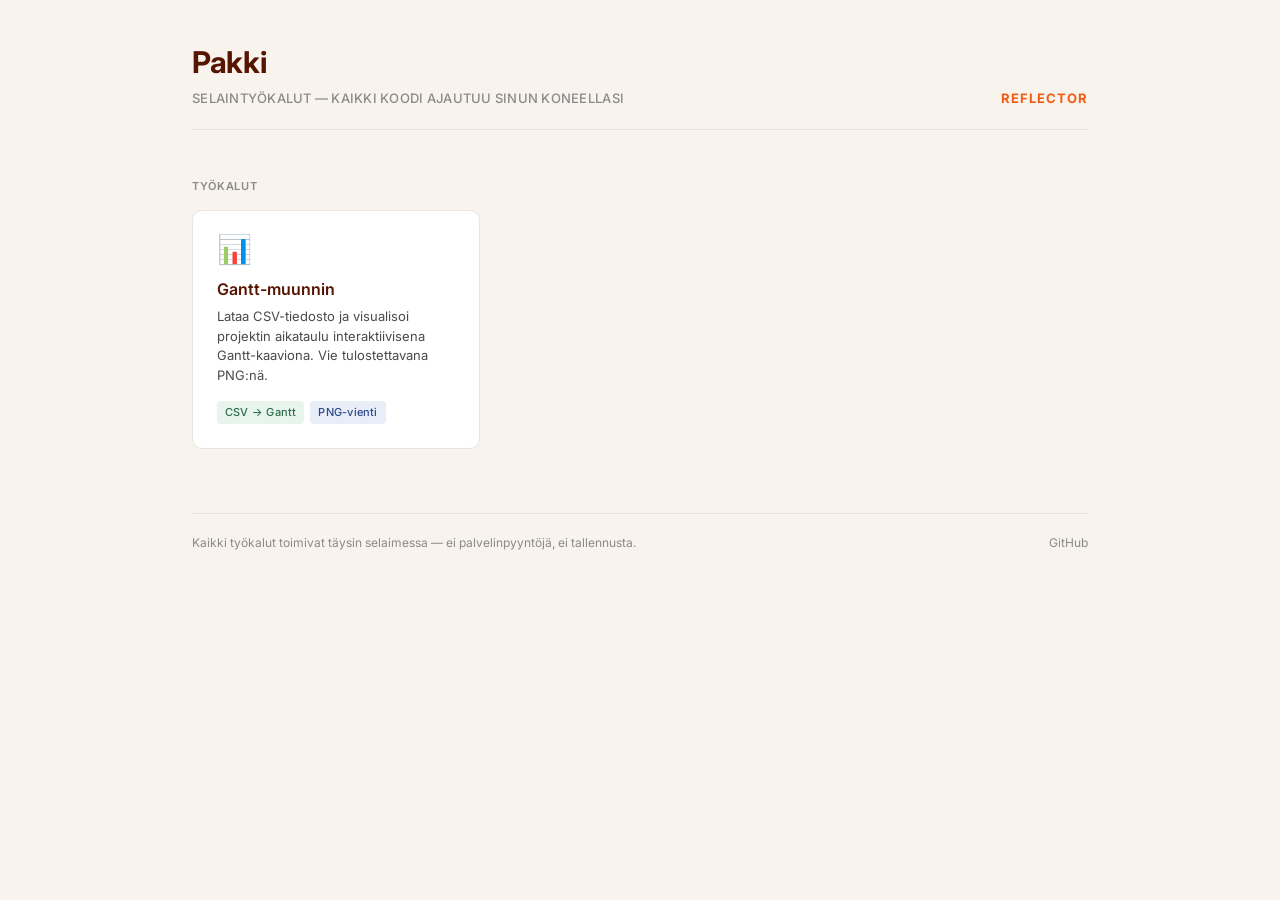
==== index.html @ 2fb97a94 "indeksisivu" ====
<!DOCTYPE html>
<html lang="fi">
<head>
<meta charset="UTF-8">
<meta name="viewport" content="width=device-width, initial-scale=1">
<title>Pakki – selaintyökalut</title>
<link rel="preconnect" href="https://fonts.googleapis.com">
<link rel="preconnect" href="https://fonts.gstatic.com" crossorigin>
<link href="https://fonts.googleapis.com/css2?family=Inter:wght@400;500;600;700&display=swap" rel="stylesheet">
<style>
:root {
  --bg: #F8F3EC;
  --card: #ffffff;
  --ink: #551500;
  --ink-2: #4a4a4a;
  --muted: #8a8a8a;
  --line: #e7e5df;
  --accent: #F25B11;
}

* { box-sizing: border-box; }
html, body { margin: 0; padding: 0; }

body {
  font-family: 'Inter', -apple-system, BlinkMacSystemFont, 'Segoe UI', sans-serif;
  background: var(--bg);
  color: var(--ink);
  font-size: 15px;
  line-height: 1.5;
  min-height: 100vh;
  -webkit-font-smoothing: antialiased;
}

.page {
  max-width: 960px;
  margin: 0 auto;
  padding: 40px 32px 80px;
}

header.app-header {
  display: flex;
  align-items: flex-end;
  justify-content: space-between;
  gap: 24px;
  margin-bottom: 48px;
  padding-bottom: 20px;
  border-bottom: 1px solid var(--line);
}

.title-block h1 {
  font-size: 30px;
  font-weight: 700;
  margin: 0 0 4px;
  letter-spacing: -0.01em;
  color: var(--ink);
}

.title-block .subtitle {
  color: var(--muted);
  font-size: 13px;
  font-weight: 500;
  letter-spacing: 0.02em;
  text-transform: uppercase;
}

.reflector-brand {
  font-size: 13px;
  font-weight: 700;
  letter-spacing: 0.08em;
  text-transform: uppercase;
  color: var(--accent);
}

.section-label {
  font-size: 11px;
  font-weight: 600;
  letter-spacing: 0.06em;
  text-transform: uppercase;
  color: var(--muted);
  margin: 0 0 16px;
}

.tool-grid {
  display: grid;
  grid-template-columns: repeat(auto-fill, minmax(280px, 1fr));
  gap: 16px;
}

a.tool-card {
  display: block;
  background: var(--card);
  border: 1px solid var(--line);
  border-radius: 10px;
  padding: 24px;
  text-decoration: none;
  color: inherit;
  transition: box-shadow 0.15s, border-color 0.15s, transform 0.1s;
}

a.tool-card:hover {
  box-shadow: 0 4px 16px rgba(85,21,0,0.08);
  border-color: #d1cdc6;
  transform: translateY(-1px);
}

.tool-icon {
  font-size: 28px;
  margin-bottom: 14px;
  line-height: 1;
}

.tool-name {
  font-size: 16px;
  font-weight: 600;
  color: var(--ink);
  margin: 0 0 6px;
}

.tool-desc {
  font-size: 13px;
  color: var(--ink-2);
  margin: 0 0 16px;
  line-height: 1.5;
}

.tool-tags {
  display: flex;
  flex-wrap: wrap;
  gap: 6px;
}

.tag {
  font-size: 11px;
  font-weight: 500;
  padding: 3px 8px;
  border-radius: 4px;
  background: #f0eee8;
  color: var(--muted);
  letter-spacing: 0.02em;
}

.tag.csv { background: #e8f4ee; color: #2d6e4a; }
.tag.svg { background: #e8eef8; color: #2d4a8a; }

footer {
  margin-top: 64px;
  padding-top: 20px;
  border-top: 1px solid var(--line);
  font-size: 12px;
  color: var(--muted);
  display: flex;
  justify-content: space-between;
  align-items: center;
  gap: 16px;
  flex-wrap: wrap;
}

footer a {
  color: var(--muted);
  text-decoration: none;
}

footer a:hover { color: var(--accent); }
</style>
</head>
<body>
<div class="page">
  <header class="app-header">
    <div class="title-block">
      <h1>Pakki</h1>
      <div class="subtitle">Selaintyökalut — kaikki koodi ajautuu sinun koneellasi</div>
    </div>
    <div class="reflector-brand">Reflector</div>
  </header>

  <p class="section-label">Työkalut</p>

  <div class="tool-grid">
    <a class="tool-card" href="gantt/">
      <div class="tool-icon">📊</div>
      <div class="tool-name">Gantt-muunnin</div>
      <div class="tool-desc">Lataa CSV-tiedosto ja visualisoi projektin aikataulu interaktiivisena Gantt-kaaviona. Vie tulostettavana PNG:nä.</div>
      <div class="tool-tags">
        <span class="tag csv">CSV → Gantt</span>
        <span class="tag svg">PNG-vienti</span>
      </div>
    </a>
  </div>

  <footer>
    <span>Kaikki työkalut toimivat täysin selaimessa — ei palvelinpyyntöjä, ei tallennusta.</span>
    <a href="https://github.com/reflector-oy/pakki" target="_blank" rel="noopener">GitHub</a>
  </footer>
</div>
</body>
</html>
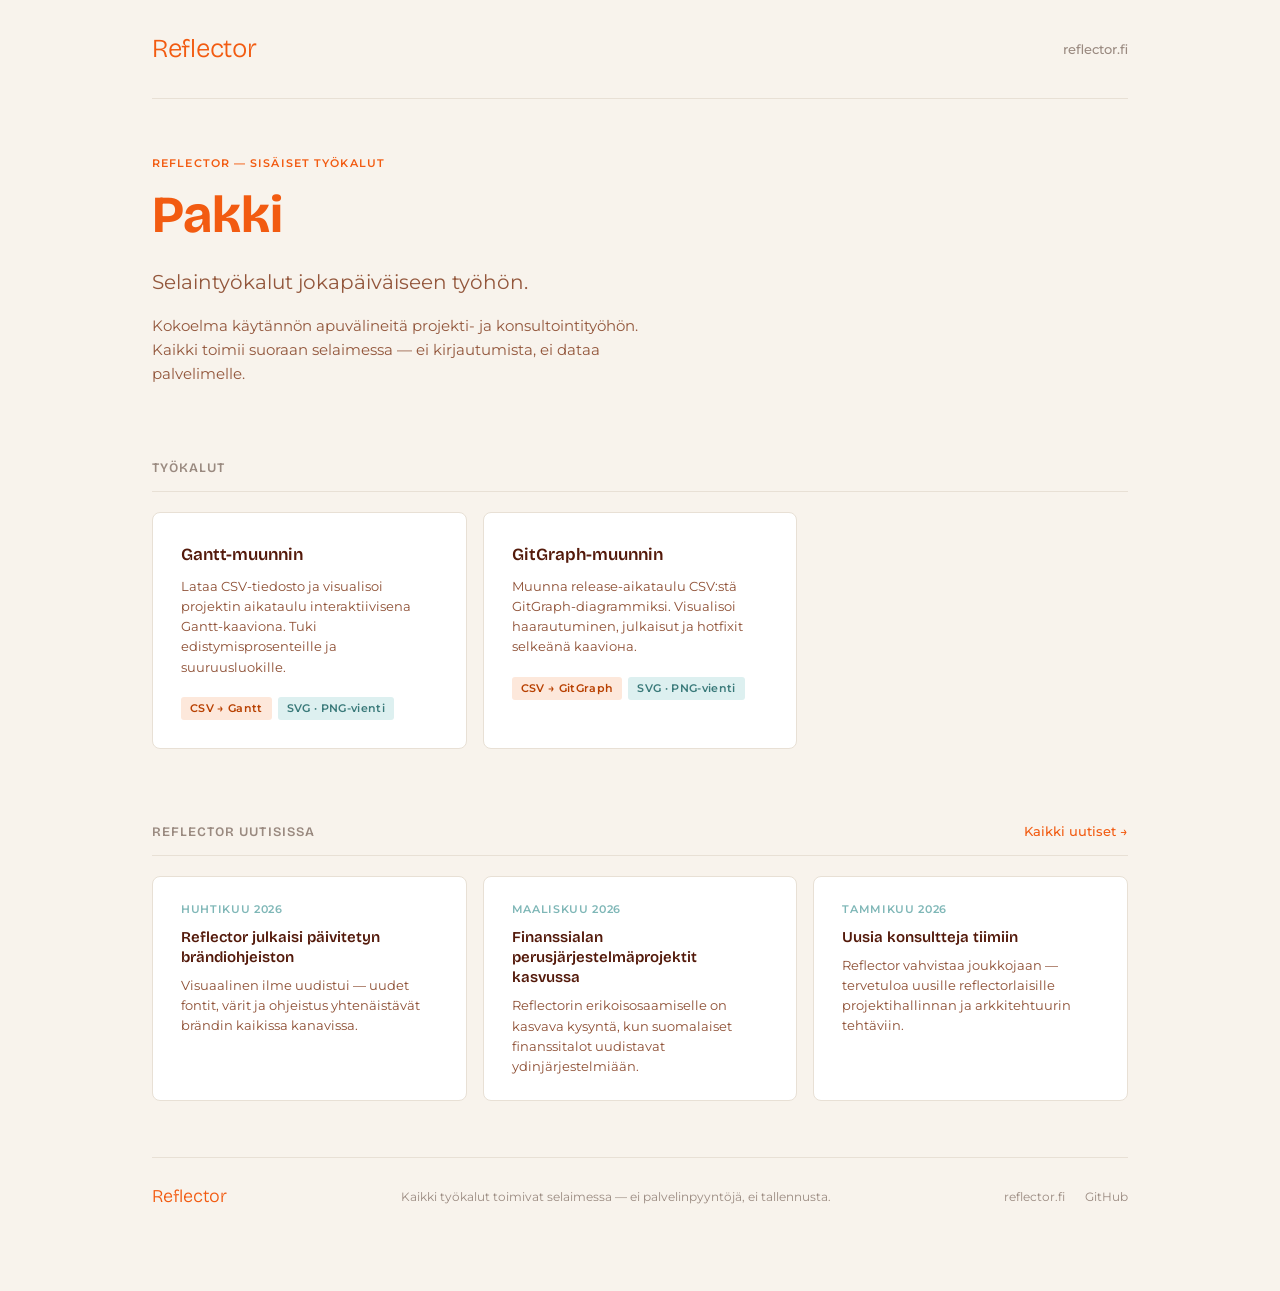
==== commit a48855a5: "brändikorjaukset" ====
--- a/index.html
+++ b/index.html
@@ -3,82 +3,140 @@
 <head>
 <meta charset="UTF-8">
 <meta name="viewport" content="width=device-width, initial-scale=1">
-<title>Pakki – selaintyökalut</title>
+<title>Pakki</title>
 <link rel="preconnect" href="https://fonts.googleapis.com">
 <link rel="preconnect" href="https://fonts.gstatic.com" crossorigin>
-<link href="https://fonts.googleapis.com/css2?family=Inter:wght@400;500;600;700&display=swap" rel="stylesheet">
+<link href="https://fonts.googleapis.com/css2?family=Bricolage+Grotesque:opsz,wght@12..96,300;12..96,400;12..96,600;12..96,700&family=Montserrat:wght@400;500;600&display=swap" rel="stylesheet">
 <style>
 :root {
-  --bg: #F8F3EC;
+  --orange: #F25B11;
+  --orange-light: #FF9F2D;
+  --beige: #F8F3EC;
+  --brown: #53190A;
+  --brown-mid: #7a3010;
+  --muted: #9a8a80;
+  --line: #e8e0d5;
+  --teal: #7FB7B7;
   --card: #ffffff;
-  --ink: #551500;
-  --ink-2: #4a4a4a;
-  --muted: #8a8a8a;
-  --line: #e7e5df;
-  --accent: #F25B11;
 }
 
 * { box-sizing: border-box; }
 html, body { margin: 0; padding: 0; }
 
 body {
-  font-family: 'Inter', -apple-system, BlinkMacSystemFont, 'Segoe UI', sans-serif;
-  background: var(--bg);
-  color: var(--ink);
+  font-family: 'Montserrat', -apple-system, sans-serif;
+  background: var(--beige);
+  color: var(--brown);
   font-size: 15px;
-  line-height: 1.5;
-  min-height: 100vh;
+  line-height: 1.6;
   -webkit-font-smoothing: antialiased;
 }
 
+h1, h2, h3 {
+  font-family: 'Bricolage Grotesque', sans-serif;
+}
+
 .page {
-  max-width: 960px;
+  max-width: 1040px;
   margin: 0 auto;
-  padding: 40px 32px 80px;
-}
-
-header.app-header {
-  display: flex;
-  align-items: flex-end;
+  padding: 0 32px 80px;
+}
+
+/* ── Header ── */
+header {
+  display: flex;
+  align-items: center;
   justify-content: space-between;
-  gap: 24px;
-  margin-bottom: 48px;
-  padding-bottom: 20px;
+  padding: 28px 0 28px;
   border-bottom: 1px solid var(--line);
-}
-
-.title-block h1 {
-  font-size: 30px;
-  font-weight: 700;
-  margin: 0 0 4px;
+  margin-bottom: 56px;
+}
+
+.logo {
+  font-family: 'Bricolage Grotesque', sans-serif;
+  font-size: 26px;
+  font-weight: 300;
+  color: var(--orange);
   letter-spacing: -0.01em;
-  color: var(--ink);
-}
-
-.title-block .subtitle {
-  color: var(--muted);
+  text-decoration: none;
+}
+
+nav a {
+  font-family: 'Montserrat', sans-serif;
   font-size: 13px;
   font-weight: 500;
-  letter-spacing: 0.02em;
+  color: var(--muted);
+  text-decoration: none;
+  margin-left: 28px;
+  transition: color 0.15s;
+}
+
+nav a:hover { color: var(--orange); }
+nav a.cta {
+  color: var(--orange);
+  border: 1px solid var(--orange);
+  padding: 7px 16px;
+  border-radius: 4px;
+}
+nav a.cta:hover { background: var(--orange); color: white; }
+
+/* ── Hero ── */
+.hero {
+  margin-bottom: 72px;
+}
+
+.hero-label {
+  font-size: 11px;
+  font-weight: 600;
+  letter-spacing: 0.1em;
   text-transform: uppercase;
-}
-
-.reflector-brand {
+  color: var(--orange);
+  margin-bottom: 14px;
+}
+
+.hero h1 {
+  font-size: clamp(32px, 5vw, 52px);
+  font-weight: 300;
+  line-height: 1.15;
+  margin: 0 0 20px;
+  color: var(--brown);
+  max-width: 640px;
+}
+
+.hero h1 strong {
+  font-weight: 700;
+  color: var(--orange);
+}
+
+.hero p {
+  font-size: 15px;
+  color: var(--brown-mid);
+  max-width: 520px;
+  margin: 0;
+  opacity: 0.8;
+}
+
+/* ── Section header ── */
+.section-header {
+  display: flex;
+  align-items: baseline;
+  justify-content: space-between;
+  margin-bottom: 20px;
+  padding-bottom: 12px;
+  border-bottom: 1px solid var(--line);
+}
+
+.section-header h2 {
   font-size: 13px;
-  font-weight: 700;
+  font-weight: 600;
   letter-spacing: 0.08em;
   text-transform: uppercase;
-  color: var(--accent);
-}
-
-.section-label {
-  font-size: 11px;
-  font-weight: 600;
-  letter-spacing: 0.06em;
-  text-transform: uppercase;
-  color: var(--muted);
-  margin: 0 0 16px;
-}
+  color: var(--muted);
+  margin: 0;
+}
+
+/* ── Tools grid ── */
+.tools-section { margin-bottom: 72px; }
 
 .tool-grid {
   display: grid;
@@ -90,37 +148,48 @@
   display: block;
   background: var(--card);
   border: 1px solid var(--line);
-  border-radius: 10px;
-  padding: 24px;
+  border-radius: 8px;
+  padding: 28px;
   text-decoration: none;
   color: inherit;
-  transition: box-shadow 0.15s, border-color 0.15s, transform 0.1s;
+  transition: box-shadow 0.15s, border-color 0.15s, transform 0.12s;
+  position: relative;
+  overflow: hidden;
+}
+
+a.tool-card::before {
+  content: '';
+  position: absolute;
+  top: 0; left: 0; right: 0;
+  height: 3px;
+  background: var(--orange);
+  transform: scaleX(0);
+  transform-origin: left;
+  transition: transform 0.2s ease;
 }
 
 a.tool-card:hover {
-  box-shadow: 0 4px 16px rgba(85,21,0,0.08);
-  border-color: #d1cdc6;
-  transform: translateY(-1px);
-}
-
-.tool-icon {
-  font-size: 28px;
-  margin-bottom: 14px;
-  line-height: 1;
-}
+  box-shadow: 0 6px 24px rgba(83,25,10,0.09);
+  border-color: #d8cfc5;
+  transform: translateY(-2px);
+}
+
+a.tool-card:hover::before { transform: scaleX(1); }
 
 .tool-name {
-  font-size: 16px;
-  font-weight: 600;
-  color: var(--ink);
-  margin: 0 0 6px;
+  font-family: 'Bricolage Grotesque', sans-serif;
+  font-size: 17px;
+  font-weight: 600;
+  color: var(--brown);
+  margin: 0 0 8px;
 }
 
 .tool-desc {
   font-size: 13px;
-  color: var(--ink-2);
-  margin: 0 0 16px;
-  line-height: 1.5;
+  color: var(--brown-mid);
+  margin: 0 0 20px;
+  line-height: 1.55;
+  opacity: 0.85;
 }
 
 .tool-tags {
@@ -131,66 +200,177 @@
 
 .tag {
   font-size: 11px;
-  font-weight: 500;
-  padding: 3px 8px;
-  border-radius: 4px;
-  background: #f0eee8;
-  color: var(--muted);
-  letter-spacing: 0.02em;
-}
-
-.tag.csv { background: #e8f4ee; color: #2d6e4a; }
-.tag.svg { background: #e8eef8; color: #2d4a8a; }
-
+  font-weight: 600;
+  padding: 3px 9px;
+  border-radius: 3px;
+  letter-spacing: 0.03em;
+  background: var(--beige);
+  color: var(--muted);
+}
+
+.tag.orange { background: #fde8db; color: #b84000; }
+.tag.teal   { background: #ddf0f0; color: #3a7a7a; }
+
+/* ── News section ── */
+.news-section { margin-bottom: 56px; }
+
+.news-grid {
+  display: grid;
+  grid-template-columns: repeat(auto-fill, minmax(300px, 1fr));
+  gap: 16px;
+}
+
+.news-card {
+  background: var(--card);
+  border: 1px solid var(--line);
+  border-radius: 8px;
+  padding: 24px 28px;
+}
+
+.news-date {
+  font-size: 11px;
+  font-weight: 600;
+  letter-spacing: 0.06em;
+  text-transform: uppercase;
+  color: var(--teal);
+  margin-bottom: 8px;
+}
+
+.news-card h3 {
+  font-size: 15px;
+  font-weight: 600;
+  margin: 0 0 8px;
+  color: var(--brown);
+  line-height: 1.35;
+}
+
+.news-card p {
+  font-size: 13px;
+  color: var(--brown-mid);
+  margin: 0;
+  opacity: 0.85;
+  line-height: 1.55;
+}
+
+/* ── Footer ── */
 footer {
-  margin-top: 64px;
-  padding-top: 20px;
+  padding-top: 24px;
   border-top: 1px solid var(--line);
+  display: flex;
+  align-items: center;
+  justify-content: space-between;
+  flex-wrap: wrap;
+  gap: 16px;
+}
+
+.footer-logo {
+  font-family: 'Bricolage Grotesque', sans-serif;
+  font-size: 18px;
+  font-weight: 300;
+  color: var(--orange);
+  text-decoration: none;
+}
+
+.footer-note {
   font-size: 12px;
   color: var(--muted);
-  display: flex;
-  justify-content: space-between;
-  align-items: center;
-  gap: 16px;
-  flex-wrap: wrap;
-}
-
-footer a {
-  color: var(--muted);
-  text-decoration: none;
-}
-
-footer a:hover { color: var(--accent); }
+}
+
+.footer-links {
+  display: flex;
+  gap: 20px;
+}
+
+.footer-links a {
+  font-size: 12px;
+  color: var(--muted);
+  text-decoration: none;
+}
+
+.footer-links a:hover { color: var(--orange); }
+
+@media (max-width: 600px) {
+  .page { padding: 0 20px 60px; }
+  nav a:not(.cta) { display: none; }
+  header { margin-bottom: 40px; }
+  .hero h1 { font-size: 30px; }
+}
 </style>
 </head>
 <body>
 <div class="page">
-  <header class="app-header">
-    <div class="title-block">
-      <h1>Pakki</h1>
-      <div class="subtitle">Selaintyökalut — kaikki koodi ajautuu sinun koneellasi</div>
-    </div>
-    <div class="reflector-brand">Reflector</div>
+
+  <header>
+    <a class="logo" href="/">Reflector</a>
+    <nav>
+      <a href="https://www.reflector.fi" target="_blank" rel="noopener">reflector.fi</a>
+    </nav>
   </header>
 
-  <p class="section-label">Työkalut</p>
-
-  <div class="tool-grid">
-    <a class="tool-card" href="gantt/">
-      <div class="tool-icon">📊</div>
-      <div class="tool-name">Gantt-muunnin</div>
-      <div class="tool-desc">Lataa CSV-tiedosto ja visualisoi projektin aikataulu interaktiivisena Gantt-kaaviona. Vie tulostettavana PNG:nä.</div>
-      <div class="tool-tags">
-        <span class="tag csv">CSV → Gantt</span>
-        <span class="tag svg">PNG-vienti</span>
+  <section class="hero">
+    <div class="hero-label">Reflector — sisäiset työkalut</div>
+    <h1><strong>Pakki</strong></h1>
+    <h2 style="font-family:'Montserrat',sans-serif;font-size:20px;font-weight:400;color:var(--brown-mid);margin:0 0 16px;opacity:0.8">Selaintyökalut jokapäiväiseen työhön.</h2>
+    <p>Kokoelma käytännön apuvälineitä projekti- ja konsultointityöhön. Kaikki toimii suoraan selaimessa — ei kirjautumista, ei dataa palvelimelle.</p>
+  </section>
+
+  <section class="tools-section">
+    <div class="section-header">
+      <h2>Työkalut</h2>
+    </div>
+    <div class="tool-grid">
+      <a class="tool-card" href="gantt/">
+        <div class="tool-name">Gantt-muunnin</div>
+        <div class="tool-desc">Lataa CSV-tiedosto ja visualisoi projektin aikataulu interaktiivisena Gantt-kaaviona. Tuki edistymisprosenteille ja suuruusluokille.</div>
+        <div class="tool-tags">
+          <span class="tag orange">CSV → Gantt</span>
+          <span class="tag teal">SVG · PNG-vienti</span>
+        </div>
+      </a>
+      <a class="tool-card" href="gitgraph/">
+        <div class="tool-name">GitGraph-muunnin</div>
+        <div class="tool-desc">Muunna release-aikataulu CSV:stä GitGraph-diagrammiksi. Visualisoi haarautuminen, julkaisut ja hotfixit selkeänä kaaviона.</div>
+        <div class="tool-tags">
+          <span class="tag orange">CSV → GitGraph</span>
+          <span class="tag teal">SVG · PNG-vienti</span>
+        </div>
+      </a>
+    </div>
+  </section>
+
+  <section class="news-section">
+    <div class="section-header">
+      <h2>Reflector uutisissa</h2>
+      <a href="https://www.reflector.fi" target="_blank" rel="noopener" style="font-size:13px;color:var(--orange);text-decoration:none;font-weight:500">Kaikki uutiset →</a>
+    </div>
+    <div class="news-grid">
+      <div class="news-card">
+        <div class="news-date">Huhtikuu 2026</div>
+        <h3>Reflector julkaisi päivitetyn brändiohjeiston</h3>
+        <p>Visuaalinen ilme uudistui — uudet fontit, värit ja ohjeistus yhtenäistävät brändin kaikissa kanavissa.</p>
       </div>
-    </a>
-  </div>
+      <div class="news-card">
+        <div class="news-date">Maaliskuu 2026</div>
+        <h3>Finanssialan perusjärjestelmäprojektit kasvussa</h3>
+        <p>Reflectorin erikoisosaamiselle on kasvava kysyntä, kun suomalaiset finanssitalot uudistavat ydinjärjestelmiään.</p>
+      </div>
+      <div class="news-card">
+        <div class="news-date">Tammikuu 2026</div>
+        <h3>Uusia konsultteja tiimiin</h3>
+        <p>Reflector vahvistaa joukkojaan — tervetuloa uusille reflectorlaisille projektihallinnan ja arkkitehtuurin tehtäviin.</p>
+      </div>
+    </div>
+  </section>
 
   <footer>
-    <span>Kaikki työkalut toimivat täysin selaimessa — ei palvelinpyyntöjä, ei tallennusta.</span>
-    <a href="https://github.com/reflector-oy/pakki" target="_blank" rel="noopener">GitHub</a>
+    <a class="footer-logo" href="https://www.reflector.fi" target="_blank" rel="noopener">Reflector</a>
+    <div class="footer-note">Kaikki työkalut toimivat selaimessa — ei palvelinpyyntöjä, ei tallennusta.</div>
+    <div class="footer-links">
+      <a href="https://www.reflector.fi" target="_blank" rel="noopener">reflector.fi</a>
+      <a href="https://github.com/reflector-oy/pakki" target="_blank" rel="noopener">GitHub</a>
+    </div>
   </footer>
+
 </div>
 </body>
 </html>
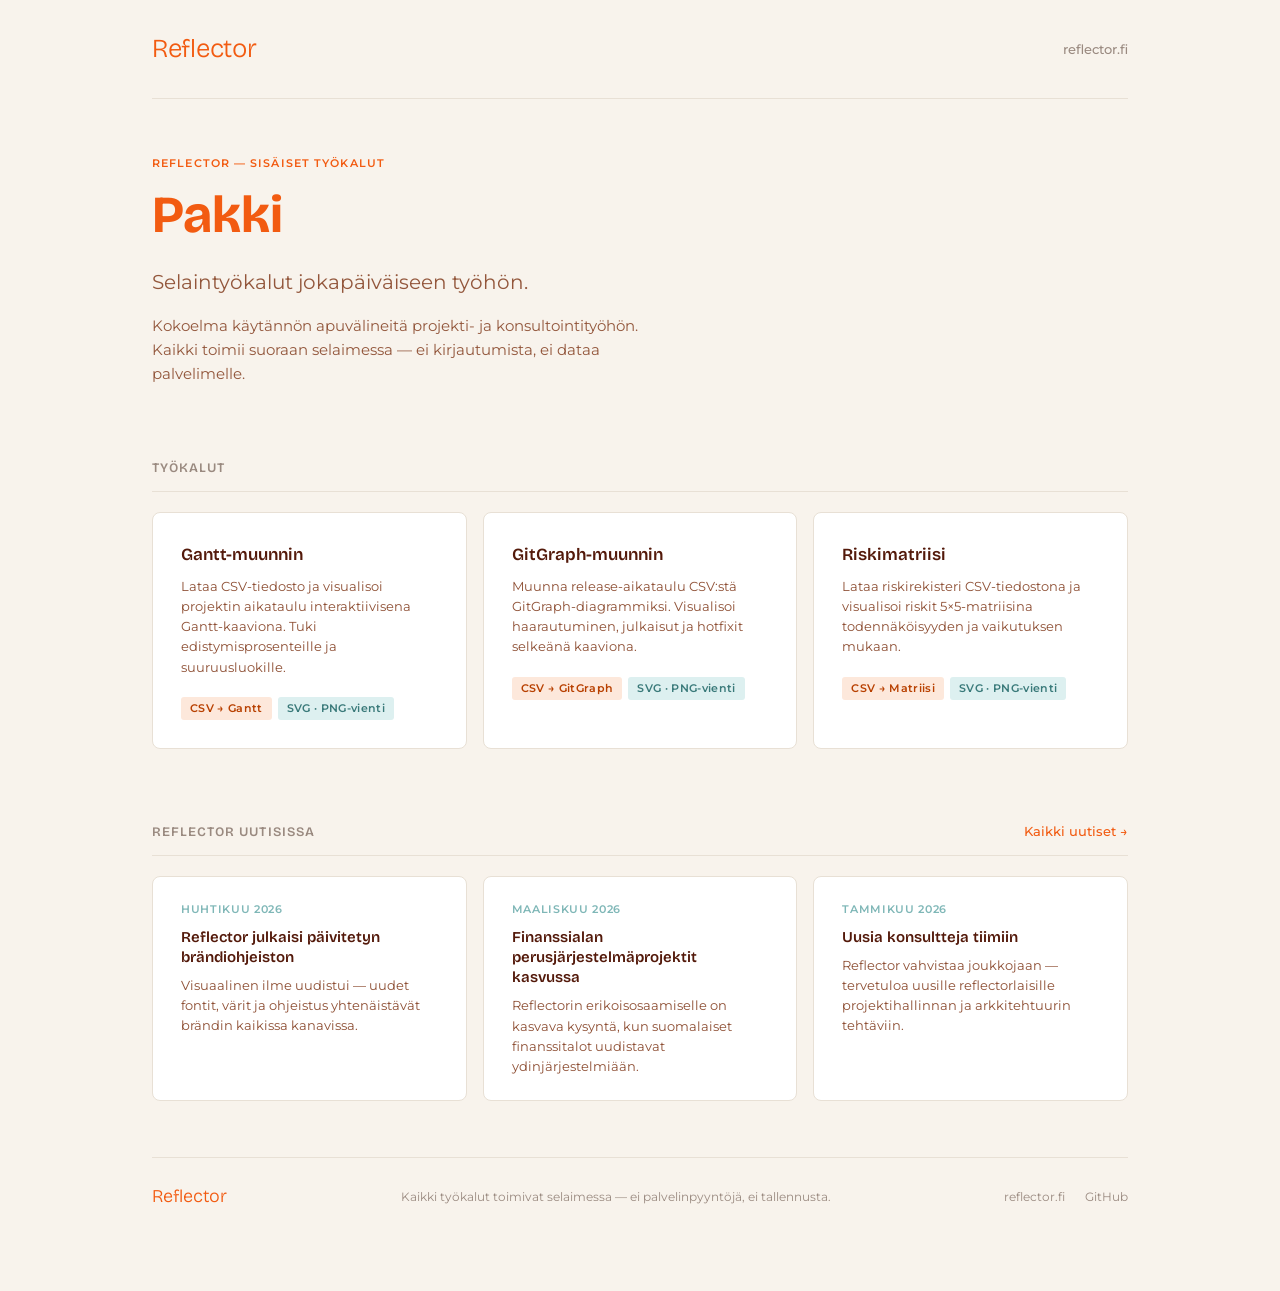
==== commit 5629babb: "riskimatriisi" ====
--- a/index.html
+++ b/index.html
@@ -329,9 +329,17 @@
       </a>
       <a class="tool-card" href="gitgraph/">
         <div class="tool-name">GitGraph-muunnin</div>
-        <div class="tool-desc">Muunna release-aikataulu CSV:stä GitGraph-diagrammiksi. Visualisoi haarautuminen, julkaisut ja hotfixit selkeänä kaaviона.</div>
+        <div class="tool-desc">Muunna release-aikataulu CSV:stä GitGraph-diagrammiksi. Visualisoi haarautuminen, julkaisut ja hotfixit selkeänä kaaviona.</div>
         <div class="tool-tags">
           <span class="tag orange">CSV → GitGraph</span>
+          <span class="tag teal">SVG · PNG-vienti</span>
+        </div>
+      </a>
+      <a class="tool-card" href="riskimatriisi/">
+        <div class="tool-name">Riskimatriisi</div>
+        <div class="tool-desc">Lataa riskirekisteri CSV-tiedostona ja visualisoi riskit 5×5-matriisina todennäköisyyden ja vaikutuksen mukaan.</div>
+        <div class="tool-tags">
+          <span class="tag orange">CSV → Matriisi</span>
           <span class="tag teal">SVG · PNG-vienti</span>
         </div>
       </a>
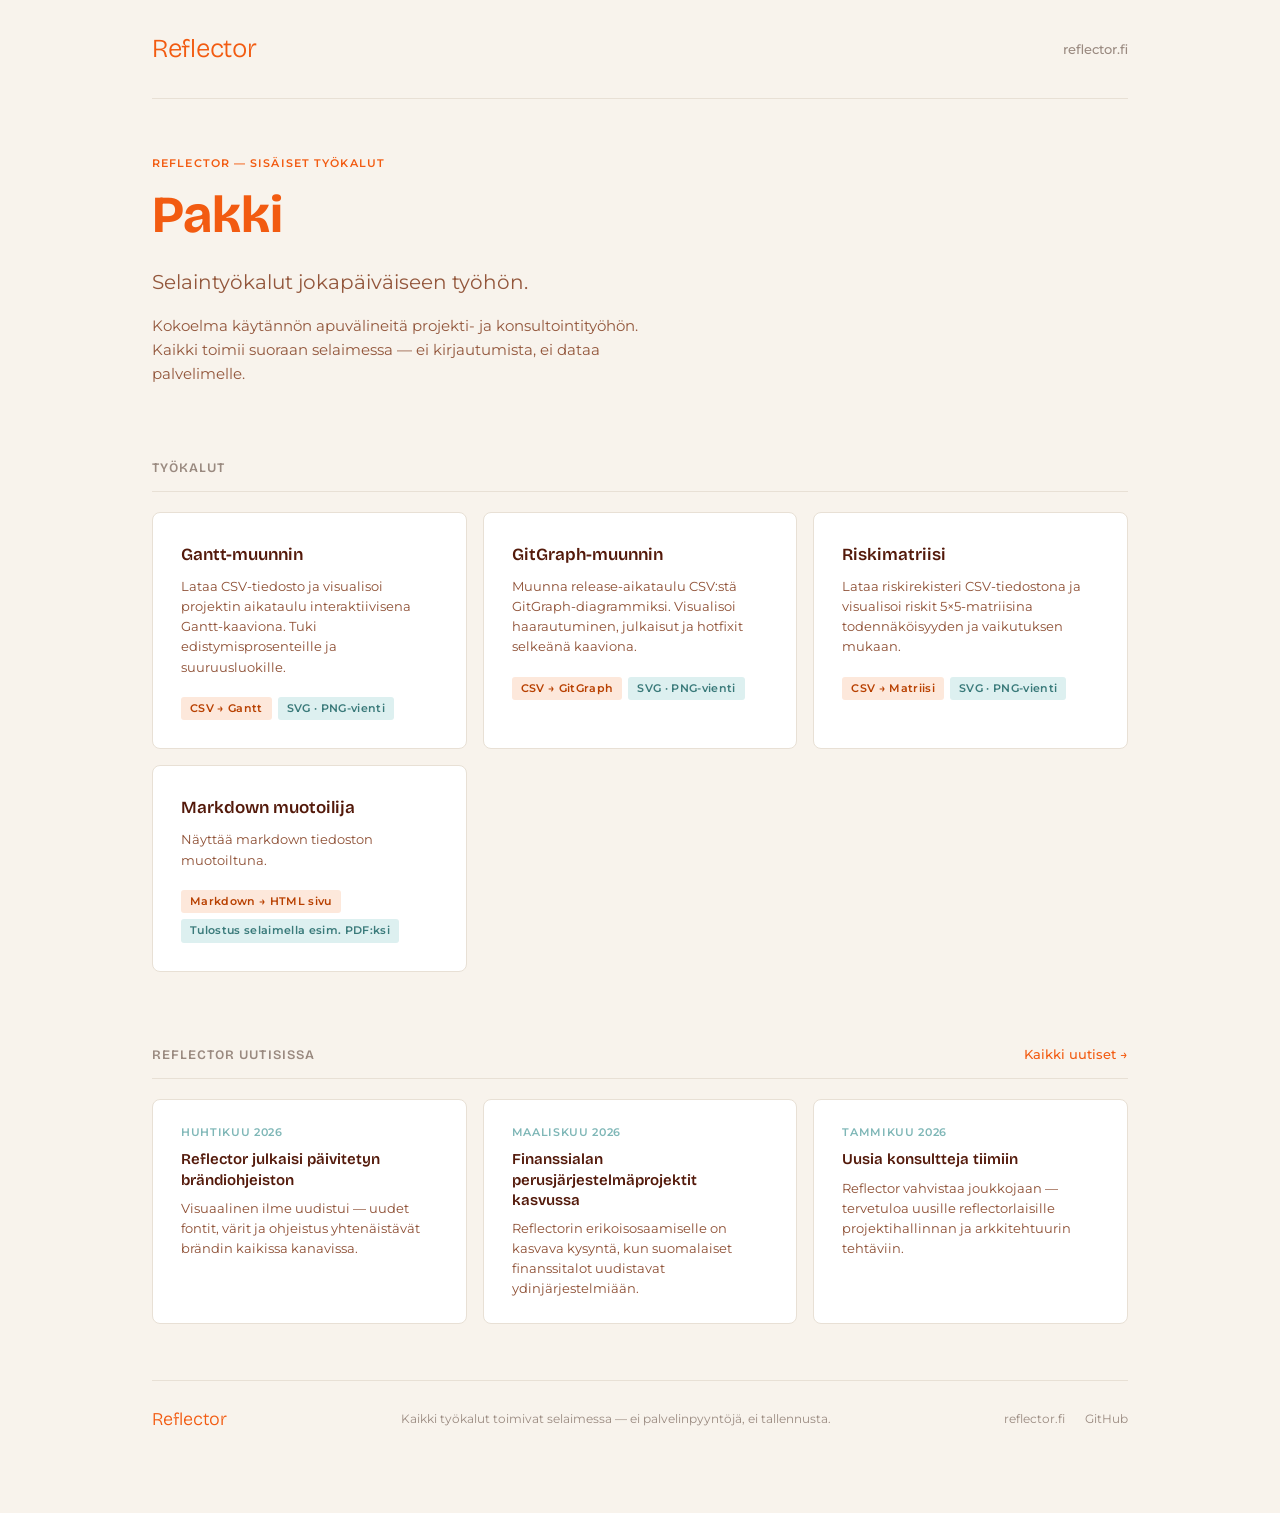
==== commit 3b6f62ed: "Markdown preview" ====
--- a/index.html
+++ b/index.html
@@ -343,6 +343,14 @@
           <span class="tag teal">SVG · PNG-vienti</span>
         </div>
       </a>
+      <a class="tool-card" href="markdownpreview/index.html">
+        <div class="tool-name">Markdown muotoilija</div>
+        <div class="tool-desc">Näyttää markdown tiedoston muotoiltuna.</div>
+        <div class="tool-tags">
+          <span class="tag orange">Markdown → HTML sivu</span>
+          <span class="tag teal">Tulostus selaimella esim. PDF:ksi</span>
+        </div>
+      </a>
     </div>
   </section>
 
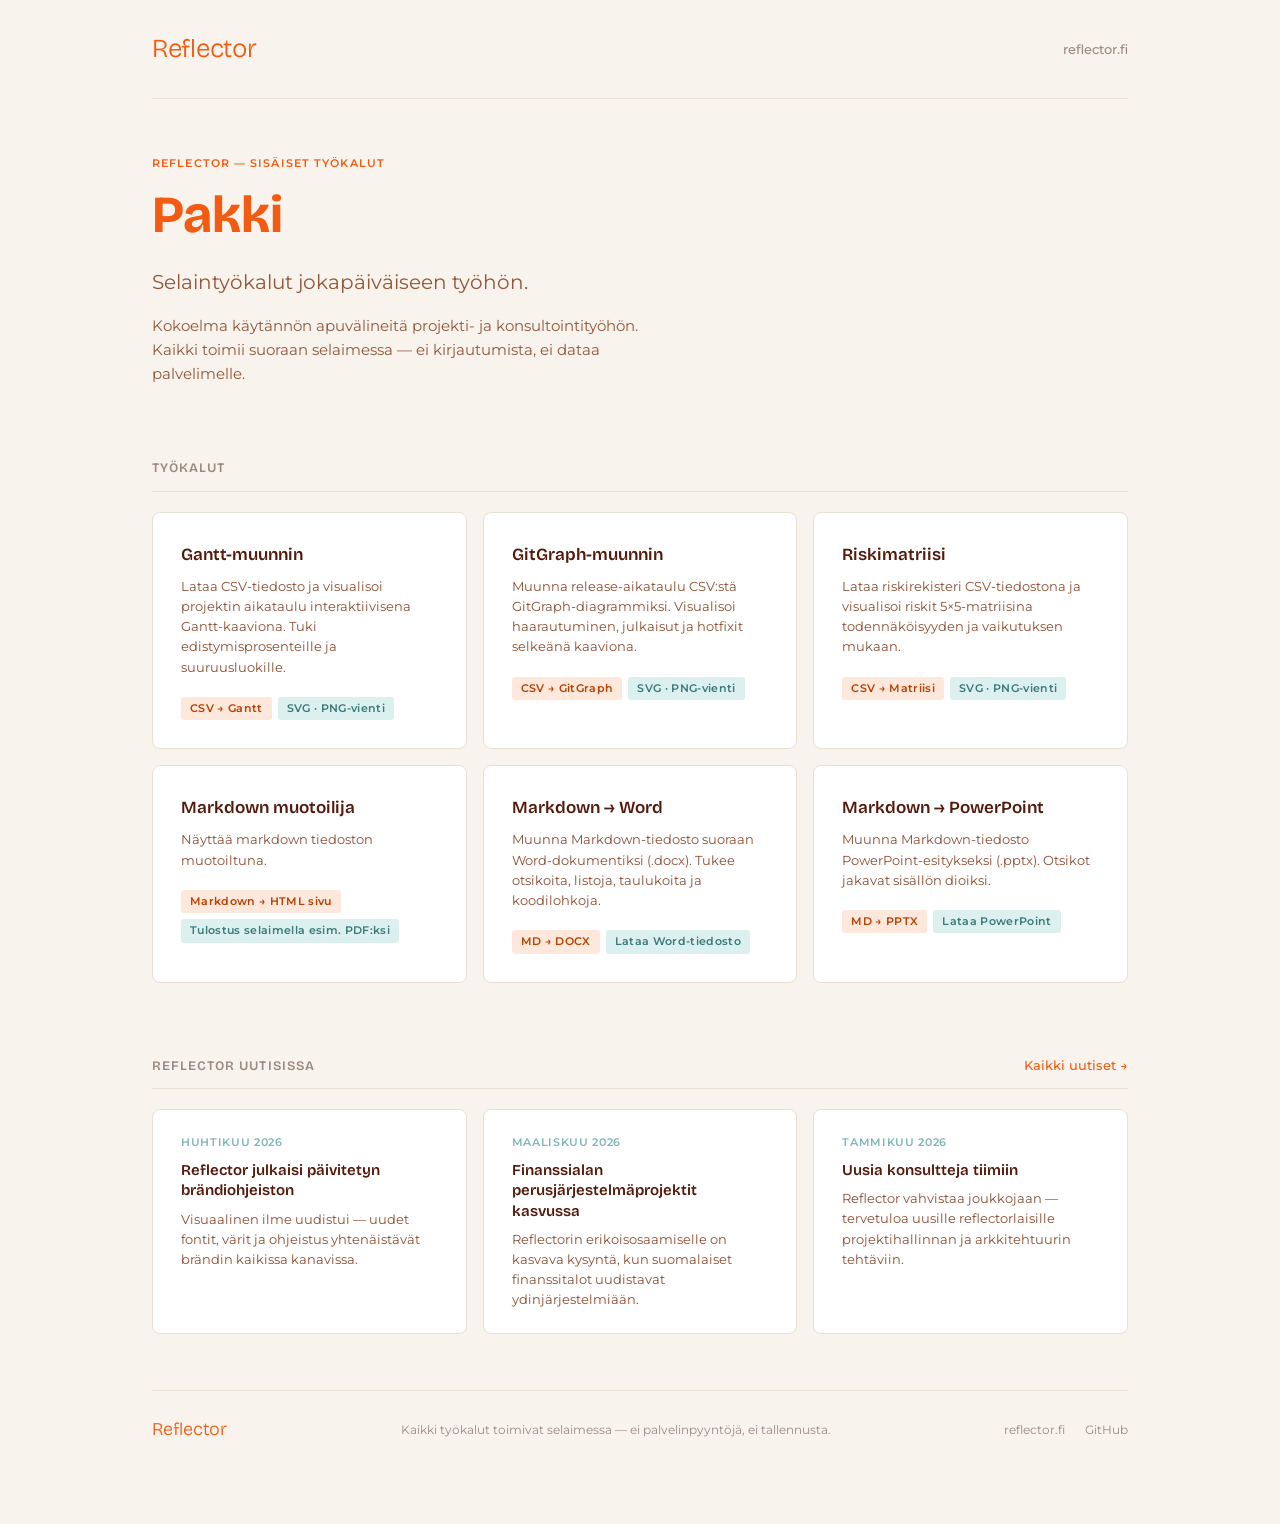
==== commit cd55c890: "word ja power point" ====
--- a/index.html
+++ b/index.html
@@ -349,6 +349,22 @@
         <div class="tool-tags">
           <span class="tag orange">Markdown → HTML sivu</span>
           <span class="tag teal">Tulostus selaimella esim. PDF:ksi</span>
+        </div>
+      </a>
+      <a class="tool-card" href="markdownword/">
+        <div class="tool-name">Markdown → Word</div>
+        <div class="tool-desc">Muunna Markdown-tiedosto suoraan Word-dokumentiksi (.docx). Tukee otsikoita, listoja, taulukoita ja koodilohkoja.</div>
+        <div class="tool-tags">
+          <span class="tag orange">MD → DOCX</span>
+          <span class="tag teal">Lataa Word-tiedosto</span>
+        </div>
+      </a>
+      <a class="tool-card" href="markdownpowerpoint/">
+        <div class="tool-name">Markdown → PowerPoint</div>
+        <div class="tool-desc">Muunna Markdown-tiedosto PowerPoint-esitykseksi (.pptx). Otsikot jakavat sisällön dioiksi.</div>
+        <div class="tool-tags">
+          <span class="tag orange">MD → PPTX</span>
+          <span class="tag teal">Lataa PowerPoint</span>
         </div>
       </a>
     </div>
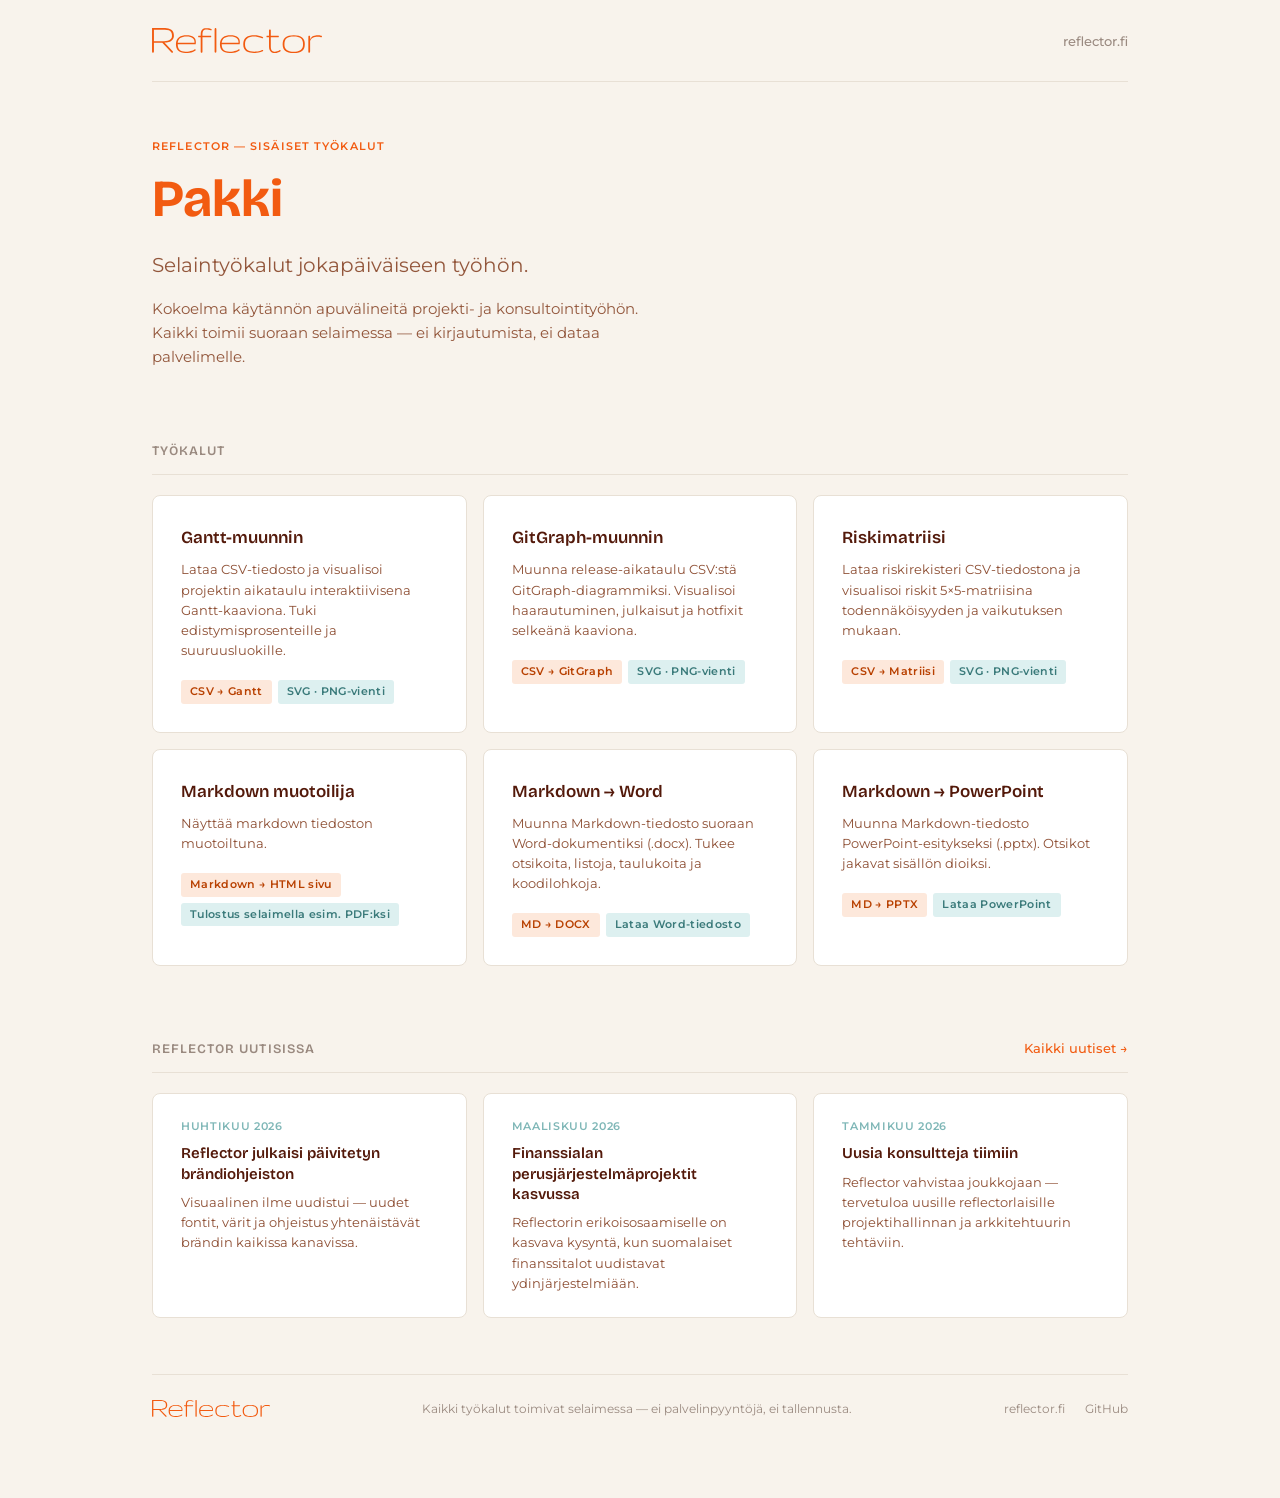
==== commit 60daf1d2: "logo kuntoon" ====
--- a/index.html
+++ b/index.html
@@ -53,12 +53,15 @@
 }
 
 .logo {
-  font-family: 'Bricolage Grotesque', sans-serif;
-  font-size: 26px;
-  font-weight: 300;
-  color: var(--orange);
-  letter-spacing: -0.01em;
+  display: inline-flex;
+  align-items: center;
   text-decoration: none;
+}
+
+.logo img {
+  display: block;
+  width: 170px;
+  height: auto;
 }
 
 nav a {
@@ -264,11 +267,15 @@
 }
 
 .footer-logo {
-  font-family: 'Bricolage Grotesque', sans-serif;
-  font-size: 18px;
-  font-weight: 300;
-  color: var(--orange);
+  display: inline-flex;
+  align-items: center;
   text-decoration: none;
+}
+
+.footer-logo img {
+  display: block;
+  width: 118px;
+  height: auto;
 }
 
 .footer-note {
@@ -301,7 +308,9 @@
 <div class="page">
 
   <header>
-    <a class="logo" href="/">Reflector</a>
+    <a class="logo" href="/" aria-label="Reflector">
+      <img src="assets/reflector-logo-orange.svg" alt="Reflector">
+    </a>
     <nav>
       <a href="https://www.reflector.fi" target="_blank" rel="noopener">reflector.fi</a>
     </nav>
@@ -395,7 +404,9 @@
   </section>
 
   <footer>
-    <a class="footer-logo" href="https://www.reflector.fi" target="_blank" rel="noopener">Reflector</a>
+    <a class="footer-logo" href="https://www.reflector.fi" target="_blank" rel="noopener" aria-label="Reflector">
+      <img src="assets/reflector-logo-orange.svg" alt="Reflector">
+    </a>
     <div class="footer-note">Kaikki työkalut toimivat selaimessa — ei palvelinpyyntöjä, ei tallennusta.</div>
     <div class="footer-links">
       <a href="https://www.reflector.fi" target="_blank" rel="noopener">reflector.fi</a>
